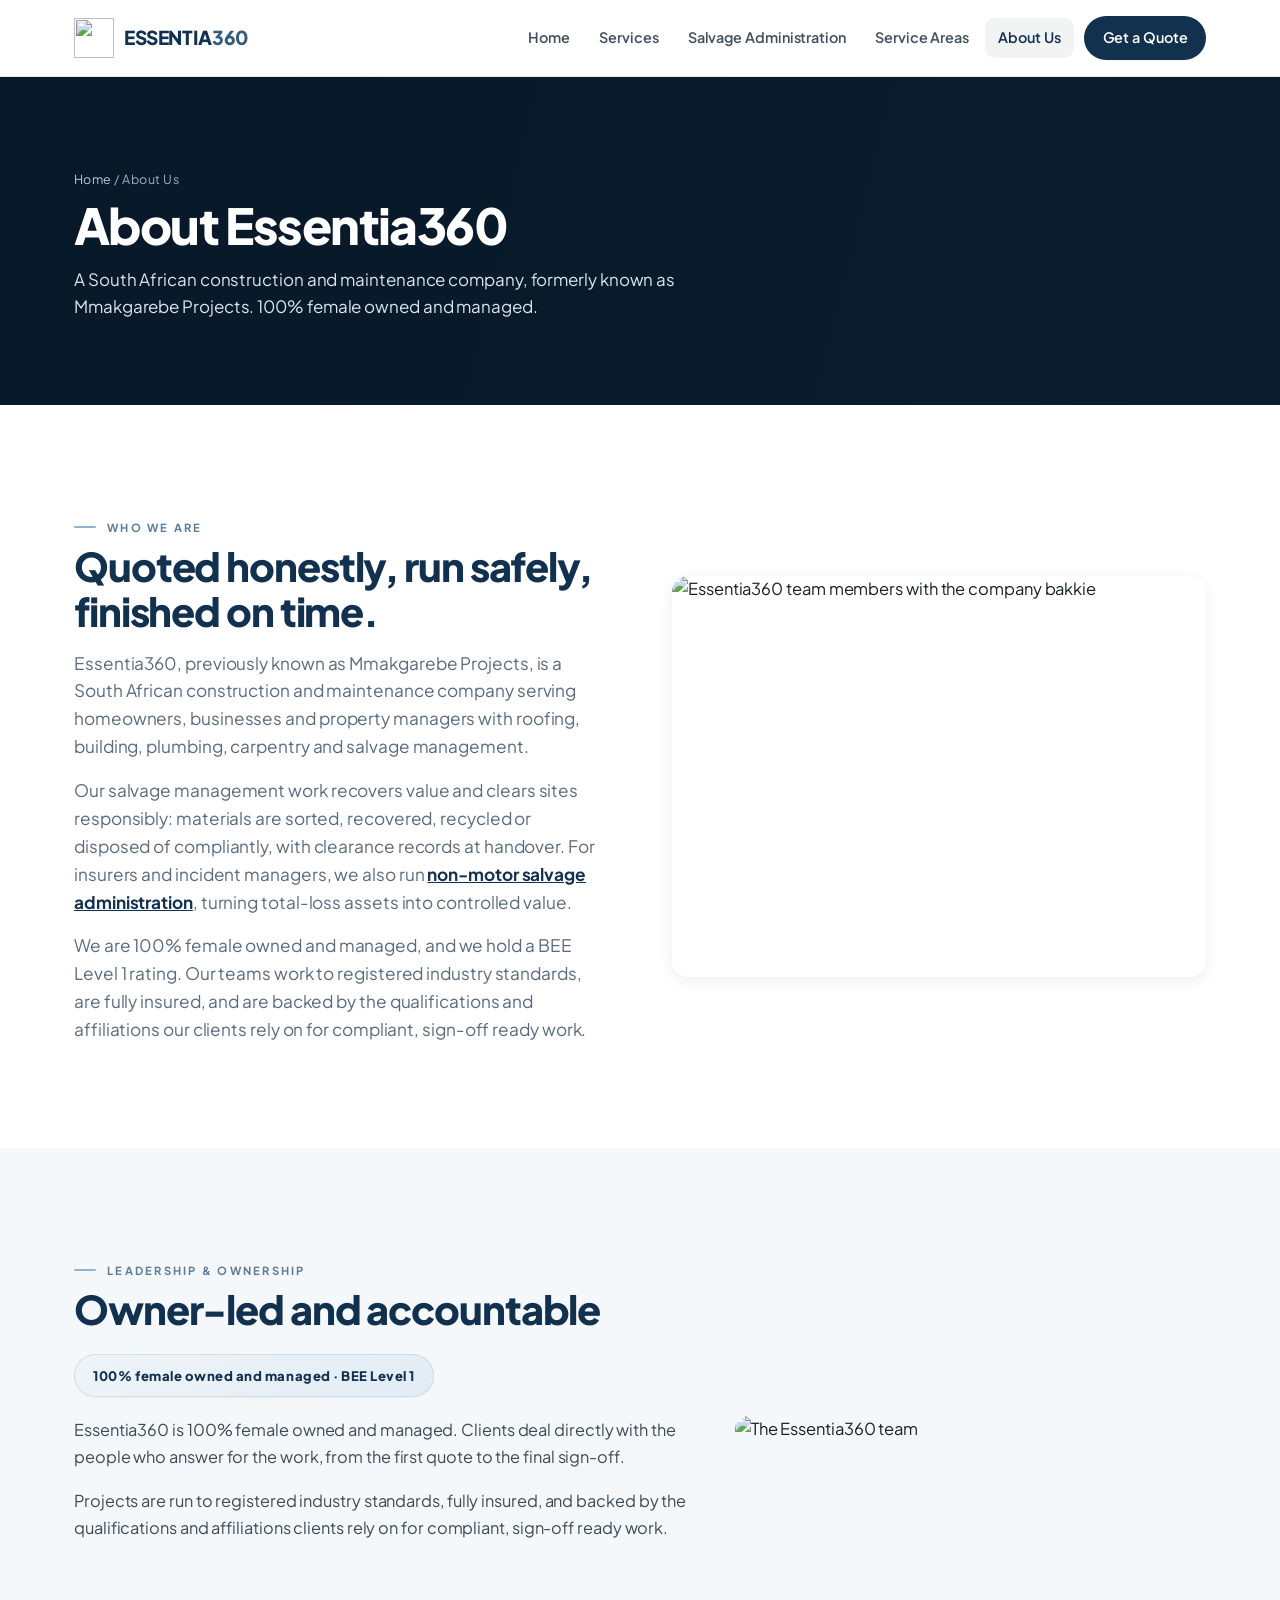
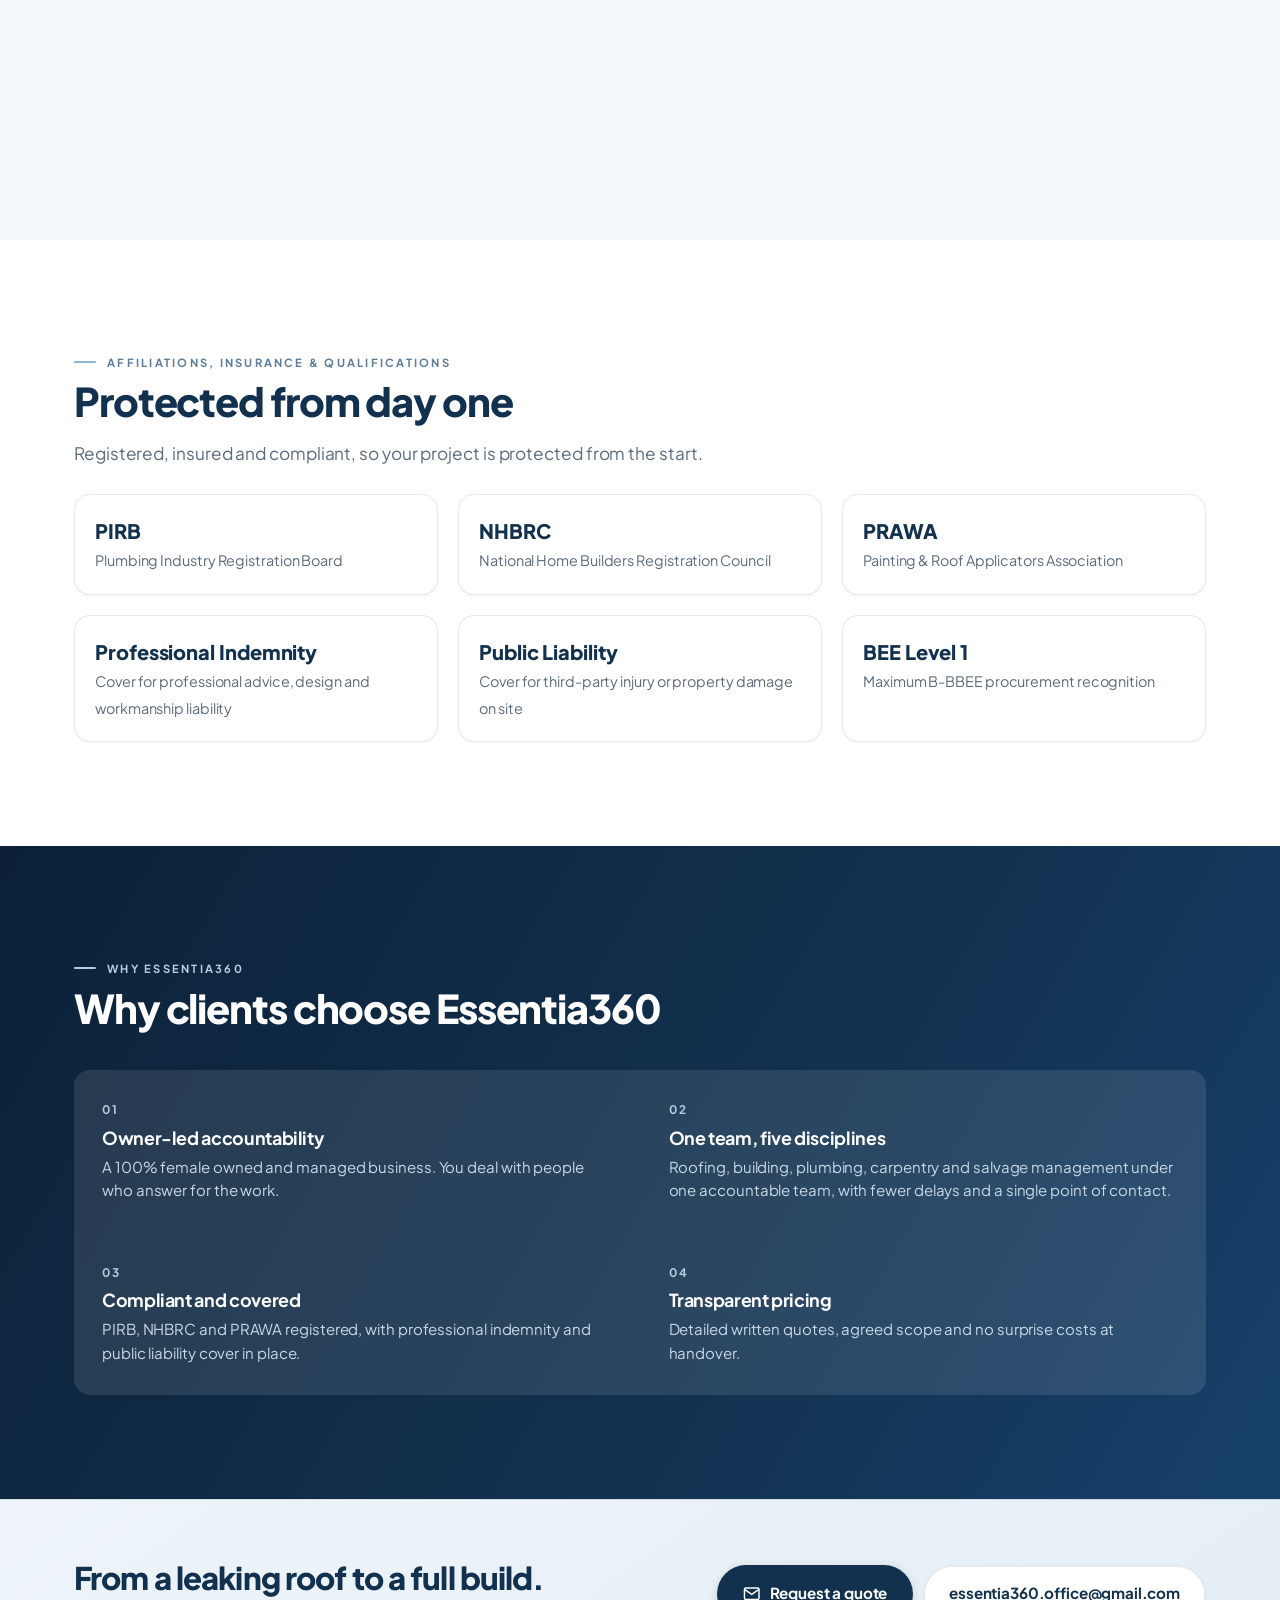
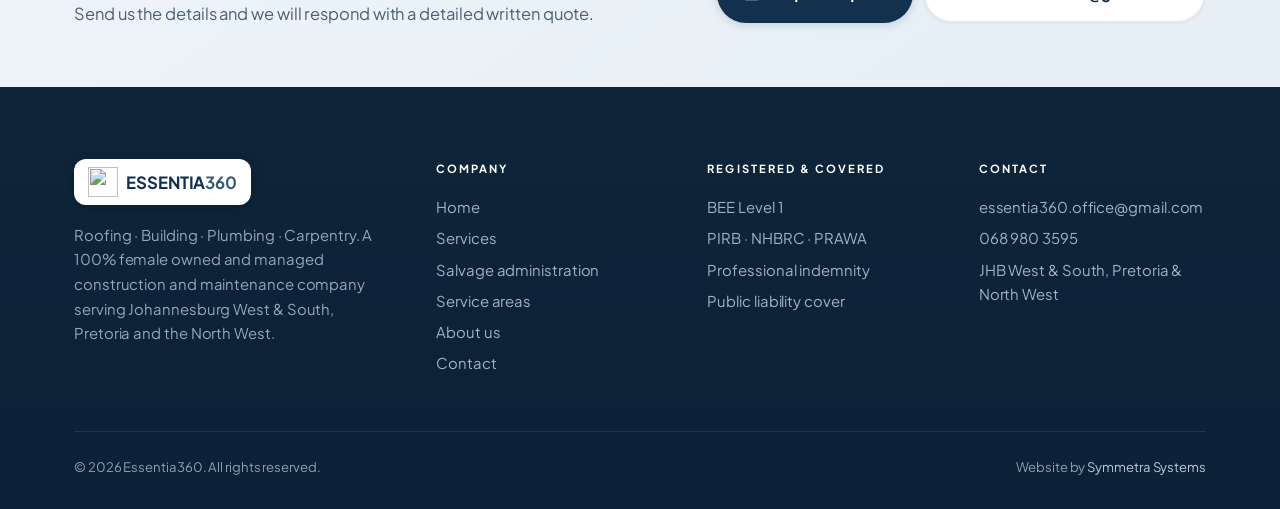
==== about.html @ 0d5c1ea9 "Add files via upload" ====
<!doctype html>
<html lang="en-ZA">
<head>
<meta charset="utf-8">
<meta name="viewport" content="width=device-width, initial-scale=1">
<title>About Us | Essentia360</title>
<meta name="description" content="About Essentia360, formerly Mmakgarebe Projects: 100% female owned and managed, BEE Level 1, fully insured.">
<meta name="theme-color" content="#12314F">
<link rel="preconnect" href="https://fonts.googleapis.com">
<link rel="preconnect" href="https://fonts.gstatic.com" crossorigin>
<link href="https://fonts.googleapis.com/css2?family=Plus+Jakarta+Sans:wght@400;500;600;700;800&display=swap" rel="stylesheet">
<link rel="stylesheet" href="styles.css">
<link rel="icon" type="image/png" href="img/favicon.png">
<link rel="apple-touch-icon" href="img/favicon.png">
<link rel="canonical" href="https://essentia360.co.za/about.html">
<meta property="og:url" content="https://essentia360.co.za/about.html">
<meta property="og:type" content="website">
<meta property="og:site_name" content="Essentia360">
<meta property="og:title" content="About Us | Essentia360">
<meta property="og:description" content="About Essentia360, formerly Mmakgarebe Projects: 100% female owned and managed, BEE Level 1, fully insured.">
<meta property="og:image" content="https://essentia360.co.za/img/og.jpg">
<meta property="og:image:width" content="1200">
<meta property="og:image:height" content="630">
<meta name="twitter:card" content="summary_large_image">
</head>
<body>
<header>
  <div class="wrap nav">
    <a class="brand" href="index.html" aria-label="Essentia360 home"><img src="img/icon-navy.png" alt="" width="40" height="40"><b>ESSENTIA<span style="color:#355D7B">360</span></b></a>
    <button class="burger" aria-label="Open menu" aria-expanded="false" onclick="var m=document.getElementById('menu');m.classList.toggle('open');this.setAttribute('aria-expanded',m.classList.contains('open'))"><svg viewBox="0 0 24 24" fill="none" stroke="currentColor" stroke-width="2.2"><path d="M3 6h18M3 12h18M3 18h18"/></svg></button>
    <ul class="menu" id="menu"><li><a href="index.html">Home</a></li><li><a href="services.html">Services</a></li><li><a href="salvage.html">Salvage Administration</a></li><li><a href="areas.html">Service Areas</a></li><li><a href="about.html" aria-current=page>About Us</a></li><li class="cta"><a href="contact.html">Get a Quote</a></li></ul>
  </div>
</header>
<main>
<section class="phead" style="background-image:url(img/hero.webp)"><div class="wrap">
<div class="crumb"><a href="index.html">Home</a> / About Us</div><h1>About Essentia360</h1><p>A South African construction and maintenance company, formerly known as Mmakgarebe Projects. 100% female owned and managed.</p></div></section>

<section>
  <div class="wrap split">
    <div>
      <div class="eyebrow">Who we are</div>
      <h2>Quoted honestly, run safely, finished on time.</h2>
      <p class="lead">Essentia360, previously known as Mmakgarebe Projects, is a South African construction and maintenance company serving homeowners, businesses and property managers with roofing, building, plumbing, carpentry and salvage management.</p>
      <p class="lead" style="margin-top:1rem">Our salvage management work recovers value and clears sites responsibly: materials are sorted, recovered, recycled or disposed of compliantly, with clearance records at handover. For insurers and incident managers, we also run <a href="salvage.html" style="color:var(--navy);font-weight:700">non-motor salvage administration</a>, turning total-loss assets into controlled value.</p>
      <p class="lead" style="margin-top:1rem">We are 100% female owned and managed, and we hold a BEE Level 1 rating. Our teams work to registered industry standards, are fully insured, and are backed by the qualifications and affiliations our clients rely on for compliant, sign-off ready work.</p>
    </div>
    <div class="pic"><img src="img/bakkie-real.webp" alt="Essentia360 team members with the company bakkie" loading="lazy" style="object-position:62% center"></div>
  </div>
</section>

<section class="alt" id="leadership">
  <div class="wrap">
    <div class="eyebrow">Leadership &amp; ownership</div>
    <h2>Owner-led and accountable</h2>
    <div class="badge-big">100% female owned and managed · BEE Level 1</div>
    <div class="lead-box">
      <div class="copy">
        <p>Essentia360 is 100% female owned and managed. Clients deal directly with the people who answer for the work, from the first quote to the final sign-off.</p>
        <p>Projects are run to registered industry standards, fully insured, and backed by the qualifications and affiliations clients rely on for compliant, sign-off ready work.</p>
      </div>
      <div class="pic" style="border-radius:14px;overflow:hidden;aspect-ratio:4/3"><img src="img/staff-real.webp" alt="The Essentia360 team" loading="lazy" style="width:100%;height:100%;object-fit:cover;object-position:center 30%"></div>
    </div>
  </div>
</section>

<section id="affiliations" style="scroll-margin-top:80px">
  <div class="wrap">
    <div class="eyebrow">Affiliations, insurance &amp; qualifications</div>
    <h2>Protected from day one</h2>
    <p class="lead">Registered, insured and compliant, so your project is protected from the start.</p>
    <div class="aff">
      <div><b>PIRB</b><span>Plumbing Industry Registration Board</span></div>
      <div><b>NHBRC</b><span>National Home Builders Registration Council</span></div>
      <div><b>PRAWA</b><span>Painting &amp; Roof Applicators Association</span></div>
      <div><b>Professional Indemnity</b><span>Cover for professional advice, design and workmanship liability</span></div>
      <div><b>Public Liability</b><span>Cover for third-party injury or property damage on site</span></div>
      <div><b>BEE Level 1</b><span>Maximum B-BBEE procurement recognition</span></div>
    </div>
  </div>
</section>

<section class="why">
  <div class="wrap">
    <div class="eyebrow" style="color:#b7cdde">Why Essentia360</div>
    <h2>Why clients choose Essentia360</h2>
    <div class="why-grid" style="grid-template-columns:repeat(2,1fr)">
      <div><b>01</b><h3>Owner-led accountability</h3><p>A 100% female owned and managed business. You deal with people who answer for the work.</p></div>
      <div><b>02</b><h3>One team, five disciplines</h3><p>Roofing, building, plumbing, carpentry and salvage management under one accountable team, with fewer delays and a single point of contact.</p></div>
      <div><b>03</b><h3>Compliant and covered</h3><p>PIRB, NHBRC and PRAWA registered, with professional indemnity and public liability cover in place.</p></div>
      <div><b>04</b><h3>Transparent pricing</h3><p>Detailed written quotes, agreed scope and no surprise costs at handover.</p></div>
    </div>
  </div>
</section>
</main>
<section class="band">
  <div class="wrap">
    <div><h2>From a leaking roof to a full build.</h2><p>Send us the details and we will respond with a detailed written quote.</p></div>
    <div class="ctas"><a class="btn btn-green" href="contact.html"><svg class="i" viewBox="0 0 24 24" fill="none" stroke="currentColor" stroke-width="2"><rect x="2" y="4" width="20" height="16" rx="2"/><path d="m22 6-10 7L2 6"/></svg>Request a quote</a><a class="btn btn-line" href="mailto:essentia360.office@gmail.com">essentia360.office@gmail.com</a></div>
  </div>
</section>
<footer>
  <div class="wrap">
    <div class="fgrid">
      <div>
        <div class="fbrand"><span class="fchip"><img src="img/icon-navy.png" alt="" width="30" height="30"><b>ESSENTIA<span style="color:#355D7B">360</span></b></span></div>
        <p>Roofing · Building · Plumbing · Carpentry. A 100% female owned and managed construction and maintenance company serving Johannesburg West &amp; South, Pretoria and the North West.</p>
      </div>
      <div><h4>Company</h4><ul><li><a href="index.html">Home</a></li><li><a href="services.html">Services</a></li><li><a href="salvage.html">Salvage administration</a></li><li><a href="areas.html">Service areas</a></li><li><a href="about.html">About us</a></li><li><a href="contact.html">Contact</a></li></ul></div>
      <div><h4>Registered &amp; covered</h4><ul><li>BEE Level 1</li><li>PIRB · NHBRC · PRAWA</li><li>Professional indemnity</li><li>Public liability cover</li></ul></div>
      <div><h4>Contact</h4><ul><li><a href="mailto:essentia360.office@gmail.com">essentia360.office@gmail.com</a></li><li><a href="tel:+27689803595">068 980 3595</a></li><li>JHB West &amp; South, Pretoria &amp; North West</li></ul></div>
    </div>
    <div class="legal"><span>© 2026 Essentia360. All rights reserved.</span><span>Website by <a href="https://symmetrasystems.org" target="_blank" rel="noopener">Symmetra Systems</a></span></div>
  </div>
</footer>
</body>
</html>
---- styles.css ----
:root{
  --green:#12314F;--green-2:#1d4a73;--green-soft:#e9eff5;
  --gold:#8fb3d1;--gold-soft:#eef3f8;
  --navy:#27344d;
  --ink:#1c2317;--muted:#5b6554;--line:#e3e6df;--bg:#fff;--bg-2:#f7f8f5;
  --r:14px;
}
*{box-sizing:border-box;margin:0;padding:0}
html{scroll-behavior:smooth}
body{font-family:"Open Sans",system-ui,-apple-system,Segoe UI,Roboto,sans-serif;color:var(--ink);background:var(--bg);line-height:1.6;-webkit-font-smoothing:antialiased}
img{max-width:100%;display:block}
a{color:inherit}
.wrap{width:100%;max-width:1160px;margin:0 auto;padding:0 20px}
.eyebrow{font-size:.76rem;font-weight:700;letter-spacing:.22em;text-transform:uppercase;color:var(--green-2)}
h1,h2,h3{line-height:1.15;color:var(--green)}
h2{font-size:clamp(1.6rem,3.4vw,2.3rem);font-weight:800;margin:.35rem 0 .8rem}
.lead{color:var(--muted);font-size:1.05rem;max-width:660px}
section{padding:72px 0}
.btn{display:inline-flex;align-items:center;gap:.55rem;padding:.85rem 1.3rem;border-radius:999px;font-weight:700;text-decoration:none;font-size:.96rem;border:2px solid transparent;cursor:pointer;transition:transform .15s,background .15s;font-family:inherit}
.btn:hover{transform:translateY(-1px)}
.btn-gold{background:#fff;color:var(--green)}.btn-gold:hover{background:#dbe7f1}
.btn-ghost{border-color:rgba(255,255,255,.7);color:#fff}.btn-ghost:hover{background:rgba(255,255,255,.12)}
.btn-green{background:var(--green);color:#fff}.btn-green:hover{background:var(--green-2)}
.btn-line{border-color:var(--green);color:var(--green)}.btn-line:hover{background:var(--green-soft)}
svg.i{width:1.15em;height:1.15em;flex:none}

/* header */
header{position:sticky;top:0;z-index:50;background:rgba(255,255,255,.97);backdrop-filter:blur(8px);border-bottom:3px solid var(--gold)}
.nav{display:flex;align-items:center;justify-content:space-between;height:68px;gap:16px}
.brand{display:flex;align-items:center;gap:10px;text-decoration:none}
.brand svg{width:46px;height:32px}
.brand b{font-size:1.25rem;font-weight:800;color:var(--green);letter-spacing:-.01em}
.menu{display:flex;gap:4px;list-style:none;font-weight:600;font-size:.93rem;align-items:center}
.menu a{text-decoration:none;color:var(--ink);padding:.5rem .8rem;border-radius:8px;display:block}
.menu a:hover{background:var(--green-soft)}
.menu a[aria-current=page]{color:var(--green);background:var(--green-soft)}
.menu .cta a{background:var(--green);color:#fff;margin-left:8px;padding:.55rem 1rem;border-radius:999px}
.menu .cta a:hover{background:var(--green-2)}
.burger{display:none;background:none;border:0;width:44px;height:44px;cursor:pointer;color:var(--green)}
.burger svg{width:28px;height:28px}
@media (max-width:920px){
  .burger{display:grid;place-items:center}
  .menu{display:none;position:absolute;left:0;right:0;top:71px;background:#fff;flex-direction:column;align-items:stretch;padding:10px 16px 18px;border-bottom:3px solid var(--gold);box-shadow:0 14px 30px rgba(0,0,0,.08)}
  .menu.open{display:flex}
  .menu a{padding:.85rem .6rem;font-size:1rem}
  .menu .cta a{margin:8px 0 0;text-align:center}
}

/* hero (home) */
.hero{position:relative;color:#fff;min-height:min(84vh,680px);display:flex;align-items:center;background:#0c2137 url(img/hero.webp) center/cover no-repeat}
.hero::before{content:"";position:absolute;inset:0;background:linear-gradient(100deg,rgba(10,27,45,.93) 0%,rgba(10,27,45,.72) 50%,rgba(10,27,45,.25) 100%)}
.hero .wrap{position:relative;padding-top:64px;padding-bottom:64px}
.hero .eyebrow{color:var(--gold)}
.hero h1{color:#fff;font-size:clamp(2.1rem,5.4vw,3.7rem);font-weight:800;max-width:760px;margin:.6rem 0 1rem;letter-spacing:-.02em}
.hero h1 span{color:var(--gold)}
.hero p{font-size:1.1rem;max-width:580px;color:#e6ebe1}
.hero .ctas{display:flex;flex-wrap:wrap;gap:12px;margin-top:1.8rem}

/* page header (inner pages) */
.phead{position:relative;color:#fff;padding:64px 0 56px;background:#0c2137 center/cover no-repeat}
.phead::before{content:"";position:absolute;inset:0;background:linear-gradient(100deg,rgba(10,27,45,.92),rgba(10,27,45,.6))}
.phead .wrap{position:relative}
.phead .crumb{font-size:.82rem;color:#cdd6c6;margin-bottom:.6rem}
.phead .crumb a{color:var(--gold);text-decoration:none}
.phead h1{color:#fff;font-size:clamp(1.9rem,4.4vw,2.9rem);font-weight:800;letter-spacing:-.01em}
.phead p{color:#e0e7da;max-width:620px;margin-top:.6rem;font-size:1.05rem}

/* strip */
.strip{background:var(--green);color:#fff;padding:26px 0}
.strip .wrap{display:grid;grid-template-columns:repeat(4,1fr);gap:18px;text-align:center}
.strip b{display:block;font-size:1.8rem;font-weight:800;color:var(--gold);line-height:1.1}
.strip small{font-size:.72rem;letter-spacing:.16em;text-transform:uppercase;opacity:.9}
@media (max-width:640px){.strip .wrap{grid-template-columns:repeat(2,1fr);row-gap:22px}}

/* home service tiles */
.tiles{display:grid;grid-template-columns:repeat(4,1fr);gap:18px;margin-top:32px}
.tile{position:relative;border-radius:var(--r);overflow:hidden;aspect-ratio:3/4;text-decoration:none;color:#fff;display:flex;align-items:flex-end}
.tile img{position:absolute;inset:0;width:100%;height:100%;object-fit:cover;transition:transform .4s}
.tile:hover img{transform:scale(1.05)}
.tile::after{content:"";position:absolute;inset:0;background:linear-gradient(180deg,transparent 40%,rgba(15,24,10,.88))}
.tile div{position:relative;z-index:1;padding:20px}
.tile h3{color:#fff;font-size:1.2rem}
.tile span{font-size:.85rem;color:var(--gold);font-weight:700}
@media (max-width:900px){.tiles{grid-template-columns:repeat(2,1fr)}}
@media (max-width:480px){.tile{aspect-ratio:4/3}}

/* split */
.split{display:grid;grid-template-columns:1fr 1fr;gap:54px;align-items:center}
.split.rev > :first-child{order:2}
.split .pic{border-radius:var(--r);overflow:hidden;aspect-ratio:4/3}
.split .pic img{width:100%;height:100%;object-fit:cover}
@media (max-width:860px){.split{grid-template-columns:1fr;gap:28px}.split.rev > :first-child{order:0}}
.alt{background:var(--bg-2)}

/* service detail rows */
.svc-row{padding:56px 0;border-bottom:1px solid var(--line)}
.svc-row:last-child{border-bottom:0}
.svc-row h2{margin-top:.2rem}
.checks{list-style:none;display:grid;grid-template-columns:1fr 1fr;gap:6px 18px;margin:1.1rem 0 1.5rem}
.checks li{padding-left:1.5rem;position:relative;font-size:.95rem}
.checks li::before{content:"";position:absolute;left:0;top:.35em;width:14px;height:14px;border-radius:4px;background:var(--gold-soft);border:2px solid var(--gold)}
@media (max-width:520px){.checks{grid-template-columns:1fr}}
.jump{display:flex;flex-wrap:wrap;gap:10px;margin-top:1.4rem}
.jump a{padding:.45rem .9rem;border-radius:999px;border:1px solid rgba(255,255,255,.4);color:#fff;text-decoration:none;font-size:.88rem;font-weight:600}
.jump a:hover{background:rgba(255,255,255,.12)}

/* steps */
.steps{list-style:none;counter-reset:s;display:grid;grid-template-columns:repeat(4,1fr);gap:18px;margin-top:30px}
.steps li{counter-increment:s;background:#fff;border:1px solid var(--line);border-radius:var(--r);padding:24px}
.steps li::before{content:counter(s,decimal-leading-zero);display:block;font-weight:800;color:var(--gold);font-size:1.3rem;margin-bottom:.4rem}
.steps b{display:block;color:var(--green);font-size:1.05rem;margin-bottom:.3rem}
.steps span{color:var(--muted);font-size:.92rem}
@media (max-width:900px){.steps{grid-template-columns:1fr 1fr}}
@media (max-width:520px){.steps{grid-template-columns:1fr}}

/* cards */
.cards3{display:grid;grid-template-columns:repeat(3,1fr);gap:18px;margin-top:30px}
.card{border:1px solid var(--line);border-radius:var(--r);padding:24px;background:#fff}
.card h3{font-size:1.08rem;margin-bottom:.35rem}
.card p{color:var(--muted);font-size:.93rem}
.card .ic{width:44px;height:44px;border-radius:10px;background:var(--green-soft);color:var(--green);display:grid;place-items:center;margin-bottom:14px}
@media (max-width:820px){.cards3{grid-template-columns:1fr}}
.names{display:flex;flex-wrap:wrap;gap:12px;margin-top:26px}
.names span{flex:1 1 150px;text-align:center;padding:18px 12px;border:1px solid var(--line);border-radius:10px;font-weight:800;letter-spacing:.08em;color:var(--navy);font-size:.93rem;background:#fff}
.names span small{display:block;font-weight:600;letter-spacing:.12em;font-size:.64rem;color:var(--muted);margin-top:4px}

/* why */
.why{background:var(--green);color:#fff}
.why h2{color:#fff}.why .eyebrow{color:var(--gold)}.why .lead{color:#d9e2d3}
.why-grid{display:grid;grid-template-columns:repeat(3,1fr);gap:1px;background:rgba(255,255,255,.14);margin-top:34px;border-radius:var(--r);overflow:hidden}
.why-grid div{background:var(--green);padding:26px}
.why-grid b{display:block;color:var(--gold);font-size:.85rem;letter-spacing:.14em;margin-bottom:.5rem}
.why-grid h3{color:#fff;font-size:1.12rem;margin-bottom:.4rem}
.why-grid p{color:#d9e2d3;font-size:.92rem}
@media (max-width:860px){.why-grid{grid-template-columns:1fr 1fr}}
@media (max-width:560px){.why-grid{grid-template-columns:1fr}}

/* leadership */
.lead-box{display:grid;grid-template-columns:1.3fr 1fr;gap:40px;align-items:start}
.lead-box .copy p{margin-bottom:1rem;color:#333d2d}
.badge-big{display:inline-block;background:var(--gold-soft);color:#12314F;font-weight:800;letter-spacing:.06em;padding:.55rem 1rem;border-radius:999px;margin:.4rem 0 1.2rem;border:1px solid #c9d9e7}
.pillars{display:grid;gap:14px}
.pillar{display:grid;grid-template-columns:44px 1fr;gap:14px;padding:18px;border:1px solid var(--line);border-radius:12px;background:#fff}
.pillar .ic{width:44px;height:44px;border-radius:10px;background:var(--green-soft);color:var(--green);display:grid;place-items:center}
.pillar b{display:block;color:var(--green)}
.pillar span{font-size:.9rem;color:var(--muted)}
@media (max-width:860px){.lead-box{grid-template-columns:1fr}}
.vm{display:grid;grid-template-columns:1fr 1fr;gap:18px;margin-top:30px}
.vm div{border-left:4px solid var(--gold);background:var(--bg-2);padding:22px 24px;border-radius:0 12px 12px 0}
.vm h3{margin-bottom:.4rem}
.vm p{color:var(--muted)}
@media (max-width:760px){.vm{grid-template-columns:1fr}}
.accr{display:flex;flex-wrap:wrap;gap:10px;margin-top:22px}
.accr span{padding:.55rem 1rem;border-radius:999px;border:1px solid var(--line);font-weight:700;font-size:.86rem;color:var(--navy);background:#fff}

/* areas */
.area-grid{display:grid;grid-template-columns:repeat(3,1fr);gap:16px;margin-top:22px}
.area{border:1px solid var(--line);border-radius:12px;padding:20px;background:#fff}
.area small{font-size:.68rem;letter-spacing:.18em;font-weight:700;color:var(--gold)}
.area h3{font-size:1.05rem;margin:.25rem 0 .3rem}
.area p{color:var(--muted);font-size:.9rem}
@media (max-width:800px){.area-grid{grid-template-columns:1fr}}

/* contact */
.quote-grid{display:grid;grid-template-columns:1fr 1.2fr;gap:48px;align-items:start}
.contact-list{list-style:none;margin-top:1.4rem}
.contact-list li{display:flex;gap:14px;align-items:flex-start;padding:14px 0;border-bottom:1px solid var(--line)}
.contact-list .ic{width:42px;height:42px;border-radius:10px;background:var(--green-soft);color:var(--green);display:grid;place-items:center;flex:none}
.contact-list li.primary .ic{background:var(--green);color:#fff}
.contact-list small{display:block;font-size:.72rem;letter-spacing:.16em;text-transform:uppercase;color:var(--muted);font-weight:700}
.contact-list a,.contact-list span{font-weight:700;color:var(--ink);text-decoration:none;word-break:break-word}
.contact-list li.primary a{color:var(--green);font-size:1.08rem}
form{background:var(--bg-2);border:1px solid var(--line);border-radius:var(--r);padding:28px}
form h2{font-size:1.4rem;margin:0 0 .3rem}
form > p{color:var(--muted);font-size:.9rem;margin-bottom:1rem}
.row{display:grid;grid-template-columns:1fr 1fr;gap:14px}
label{display:block;font-size:.84rem;font-weight:700;margin:.8rem 0 .35rem}
input,select,textarea{width:100%;padding:.8rem .9rem;border:1px solid #cfd5c9;border-radius:9px;font:inherit;font-size:16px;background:#fff;color:var(--ink)}
input:focus,select:focus,textarea:focus{outline:2px solid var(--gold);border-color:var(--gold)}
textarea{min-height:110px;resize:vertical}
.chips{display:flex;flex-wrap:wrap;gap:8px}
.chips label{margin:0;font-weight:600;font-size:.88rem;display:inline-flex;align-items:center;gap:6px;padding:.5rem .85rem;border:1px solid #cfd5c9;border-radius:999px;background:#fff;cursor:pointer}
.chips input{width:auto;accent-color:var(--green)}
.consent{display:flex;gap:10px;align-items:flex-start;font-size:.82rem;color:var(--muted);font-weight:400;margin-top:1rem}
.consent input{width:auto;margin-top:.25rem;accent-color:var(--green)}
form .btn{width:100%;justify-content:center;margin-top:1.2rem}
.err{color:#b3261e;font-size:.85rem;margin-top:.6rem;display:none}
.ok{display:none;margin-top:1rem;padding:14px 16px;border-radius:10px;background:var(--green-soft);color:var(--green);font-size:.9rem}
@media (max-width:900px){.quote-grid{grid-template-columns:1fr}}
@media (max-width:520px){.row{grid-template-columns:1fr}form{padding:22px 18px}}

/* cta band */
.band{background:var(--gold-soft);padding:48px 0;border-top:1px solid #d5e1ec}
.band .wrap{display:flex;flex-wrap:wrap;align-items:center;justify-content:space-between;gap:20px}
.band h2{margin:0;font-size:clamp(1.3rem,2.6vw,1.8rem)}
.band p{color:#4f6478}
.band .ctas{display:flex;flex-wrap:wrap;gap:10px}

/* footer */
footer{background:#0c2137;color:#b9c2b2;padding:48px 0 28px;font-size:.9rem}
.fgrid{display:grid;grid-template-columns:1.4fr 1fr 1fr 1fr;gap:30px}
footer h4{color:#fff;font-size:.78rem;letter-spacing:.16em;text-transform:uppercase;margin-bottom:.8rem}
footer ul{list-style:none}footer li{margin:.3rem 0}
footer a{text-decoration:none}footer a:hover{color:var(--gold)}
.fbrand{display:flex;align-items:center;gap:10px;margin-bottom:.8rem}
.fbrand b{color:#fff;font-size:1.15rem}
.legal{border-top:1px solid rgba(255,255,255,.1);margin-top:34px;padding-top:20px;display:flex;flex-wrap:wrap;justify-content:space-between;gap:10px;font-size:.8rem}
.legal a{color:var(--gold)}
@media (max-width:860px){.fgrid{grid-template-columns:1fr 1fr}}
@media (max-width:520px){.fgrid{grid-template-columns:1fr}}

/* preview / approval bar */
.pbar{background:#0c2137;color:#e6ebe1;font-size:.86rem}
.pbar .wrap{display:flex;align-items:center;gap:14px;min-height:46px;padding-top:7px;padding-bottom:7px}
.pbar span{flex:1}
.pbar b{color:#fff}
.pbtn{background:#fff;color:#12314F;font-weight:800;text-decoration:none;padding:.45rem .95rem;border-radius:999px;white-space:nowrap;font-size:.82rem}
.pbtn:hover{background:#dbe7f1}
.px{background:none;border:0;color:#9aa592;font-size:1.4rem;line-height:1;cursor:pointer;padding:0 4px}
@media (max-width:640px){.pbar .wrap{flex-wrap:wrap;gap:8px 12px}.pbar span{flex-basis:calc(100% - 50px);font-size:.8rem}.pbtn{order:3}}
.brand img{width:40px;height:40px;object-fit:contain}
.flogo{display:inline-flex}
.flogo img{width:36px;height:36px;object-fit:contain}
.badges{display:flex;flex-wrap:wrap;gap:10px;margin-top:2rem}
.badges span{font-size:.76rem;font-weight:700;letter-spacing:.06em;padding:.42rem .8rem;border:1px solid rgba(255,255,255,.35);border-radius:999px;background:rgba(255,255,255,.07);color:#fff}

.steps li::before,.why-grid b,.area small,.tile span{color:#8fb3d1}
.area small,.steps li::before{color:#5C7C99}
.checks li::before{background:#eef3f8;border-color:#5C7C99}
header{border-bottom-color:#5C7C99}
.menu{border-bottom-color:#5C7C99}
.vm div{border-left-color:#5C7C99}
.card .ic,.pillar .ic{background:#e9eff5}
.brand b{letter-spacing:.02em}
.teamrow{display:grid;grid-template-columns:1fr 1fr;gap:18px;margin-top:30px}
.teamrow img{border-radius:14px;width:100%;aspect-ratio:4/3;object-fit:cover}
@media (max-width:700px){.teamrow{grid-template-columns:1fr}}
.aff{display:grid;grid-template-columns:repeat(3,1fr);gap:16px;margin-top:26px}
.aff div{border:1px solid var(--line);border-radius:12px;padding:20px;background:#fff}
.aff b{display:block;font-size:1.25rem;color:var(--green);font-weight:800}
.aff span{color:var(--muted);font-size:.9rem}
@media (max-width:760px){.aff{grid-template-columns:1fr}}
.towns{margin-top:.5rem;font-size:.9rem;color:var(--muted)}
.cards4{grid-template-columns:repeat(4,1fr)}
@media (max-width:900px){.cards4{grid-template-columns:1fr 1fr}}
@media (max-width:520px){.cards4{grid-template-columns:1fr}}
@media (max-width:520px){.tiles{grid-template-columns:1fr}.tile{aspect-ratio:16/9}}
.card .ic{color:#12314F}
.hero p{max-width:600px}
.fchip{display:inline-flex;align-items:center;gap:8px;background:#fff;border-radius:10px;padding:6px 12px}
.fchip b{color:#12314F!important;font-size:1.05rem}
.area-grid.four{grid-template-columns:repeat(4,1fr)}
@media (max-width:1000px){.area-grid.four{grid-template-columns:1fr 1fr}}
@media (max-width:560px){.area-grid.four{grid-template-columns:1fr}}
.phead[style*="bakkie-real"]{background-position:center 28%}

/* salvage flow */
.flow{display:grid;grid-template-columns:1fr 1.1fr 1fr;gap:20px;align-items:stretch;margin-top:32px}
.flow-end{border:1px solid var(--line);border-left:4px solid #5C7C99;border-radius:12px;padding:22px 24px;background:#fff}
.flow-end.out{border-left-color:var(--green);background:var(--green-soft)}
.flow-end small{font-size:.68rem;letter-spacing:.2em;text-transform:uppercase;font-weight:700;color:#5C7C99}
.flow-end h3{font-size:1.3rem;margin:.3rem 0 .45rem}
.flow-end p{color:var(--muted);font-size:.93rem}
.flow-mid{display:flex;align-items:center;justify-content:center}
.flow-steps{list-style:none;display:flex;align-items:center;gap:0;width:100%;justify-content:space-between;position:relative;padding:0 4px}
.flow-steps::before{content:"";position:absolute;left:18px;right:18px;top:19px;height:2px;background:#c3d2de;z-index:0}
.flow-steps li{position:relative;z-index:1;display:flex;flex-direction:column;align-items:center;gap:8px;text-align:center}
.flow-steps span{width:38px;height:38px;border-radius:50%;display:grid;place-items:center;font-weight:800;font-size:.95rem;background:var(--green);color:#fff;border:3px solid #fff;box-shadow:0 0 0 1px #c3d2de}
.flow-steps li:first-child span{background:#fff;color:var(--green);box-shadow:0 0 0 1px #5C7C99}
.flow-steps b{font-size:.76rem;letter-spacing:.14em;text-transform:uppercase;color:var(--green)}
@media (max-width:900px){.flow{grid-template-columns:1fr}.flow-mid{padding:6px 0}}

.card.num b{display:block;color:#5C7C99;font-size:.85rem;letter-spacing:.16em;font-weight:800;margin-bottom:.4rem}
.factors{display:grid;grid-template-columns:repeat(4,1fr);gap:14px;margin-top:30px}
.factors div{display:flex;align-items:center;gap:10px;background:#fff;border:1px solid var(--line);border-radius:999px;padding:.7rem 1.1rem;font-weight:600;font-size:.92rem;color:var(--ink)}
.factors span{width:24px;height:24px;flex:none;border-radius:50%;background:var(--green);color:#fff;display:grid;place-items:center;font-size:.76rem;font-weight:800}
@media (max-width:860px){.factors{grid-template-columns:1fr 1fr}}
@media (max-width:480px){.factors{grid-template-columns:1fr}}

.best-route{display:flex;justify-content:center;margin:26px 0 4px;position:relative}
.best-route::before{content:"";position:absolute;top:-16px;left:50%;width:2px;height:16px;background:#c3d2de}
.best-route b{background:var(--green);color:#fff;font-size:.74rem;letter-spacing:.2em;text-transform:uppercase;padding:.7rem 1.6rem;border-radius:999px}
.routes{display:grid;grid-template-columns:repeat(3,1fr);gap:18px;margin-top:24px;position:relative}
.routes::before{content:"";position:absolute;top:-18px;left:16.6%;right:16.6%;height:2px;background:#c3d2de}
.route{background:#fff;border:1px solid var(--line);border-radius:12px;padding:24px;text-align:center;position:relative}
.route::before{content:"";position:absolute;top:-18px;left:50%;width:2px;height:18px;background:#c3d2de}
.rn{width:52px;height:52px;margin:0 auto 12px;border-radius:50%;background:var(--green-soft);color:var(--green);display:grid;place-items:center;font-weight:800;font-size:1.15rem;border:2px solid #c3d2de}
.route h3{font-size:1.1rem;margin-bottom:.35rem}
.route p{color:var(--muted);font-size:.92rem}
@media (max-width:860px){.routes{grid-template-columns:1fr}.routes::before{display:none}.route::before{display:none}.best-route::before{display:none}}

/* salvage: phases */
.phases{display:grid;grid-template-columns:repeat(3,1fr);gap:18px;margin-top:30px}
.phase{background:#fff;border:1px solid var(--line);border-top:4px solid #5C7C99;border-radius:12px;padding:22px 24px}
.phase small{font-size:.66rem;letter-spacing:.2em;text-transform:uppercase;font-weight:700;color:#5C7C99}
.phase h3{font-size:1.15rem;margin:.25rem 0 .9rem}
.phase ol{list-style:none}
.phase li{display:flex;align-items:center;gap:12px;padding:.55rem 0;border-bottom:1px dashed var(--line);font-size:.94rem}
.phase li:last-child{border-bottom:0}
.phase span{width:30px;height:30px;flex:none;border-radius:50%;background:var(--green-soft);color:var(--green);display:grid;place-items:center;font-size:.76rem;font-weight:800}
@media (max-width:900px){.phases{grid-template-columns:1fr}}

/* salvage: control & economics */
.ctrl{display:grid;grid-template-columns:1fr 1fr;gap:18px;margin-top:30px}
.ctrl-box{background:#fff;border:1px solid var(--line);border-radius:12px;padding:24px}
.ctrl-box small{font-size:.66rem;letter-spacing:.2em;text-transform:uppercase;font-weight:700;color:#5C7C99}
.ctrl-box h3{font-size:1.12rem;margin:.3rem 0 .9rem}
.ctrl-box .checks{margin:0}
.bridge{display:flex;align-items:stretch;gap:10px;margin-top:4px;flex-wrap:wrap}
.bridge div{flex:1 1 0;min-width:110px;background:var(--green-soft);border-radius:10px;padding:14px 12px;text-align:center}
.bridge div.net{background:var(--green)}
.bridge b{display:block;font-size:.76rem;letter-spacing:.16em;text-transform:uppercase;color:var(--green);font-weight:800}
.bridge div.net b{color:#fff}
.bridge span{display:block;font-size:.8rem;color:var(--muted);margin-top:.3rem;line-height:1.35}
.bridge div.net span{color:#cfe0ee}
.bridge em{align-self:center;font-style:normal;font-weight:800;color:#5C7C99;font-size:1.2rem}
@media (max-width:860px){.ctrl{grid-template-columns:1fr}}
.audit{margin-top:18px;background:var(--green);border-radius:12px;padding:18px 24px}
.audit small{font-size:.66rem;letter-spacing:.2em;text-transform:uppercase;font-weight:700;color:#b7cdde}
.audit p{color:#fff;margin-top:.3rem;font-size:.95rem}
.ctrl-box .checks li::before{content:"\2713";background:none;border:0;width:auto;height:auto;top:0;color:var(--green);font-weight:800;font-size:.95rem}
.ctrl-box .checks li{padding-left:1.4rem}
.sr-only{position:absolute;width:1px;height:1px;padding:0;margin:-1px;overflow:hidden;clip:rect(0 0 0 0);white-space:nowrap;border:0}
.slidefig{display:block;border:1px solid var(--line);border-radius:12px;overflow:hidden;background:#dfe4ea;line-height:0}
.slidefig img{width:100%;height:auto}

/* ============ PREMIUM POLISH LAYER ============ */
:root{
  --navy:#12314F;--navy-2:#0c2137;--navy-3:#1d4a73;
  --steel:#5C7C99;--steel-lt:#8fb3d1;--mist:#b7cdde;
  --ink:#16202b;--muted:#5b6b7c;
  --line:rgba(18,49,79,.10);--line-2:rgba(18,49,79,.06);
  --bg-2:#f5f8fa;
  --sh-1:0 1px 2px rgba(12,33,55,.05);
  --sh-2:0 4px 16px rgba(12,33,55,.07);
  --sh-3:0 14px 40px rgba(12,33,55,.13);
  --r:16px;
}
body{font-family:"Plus Jakarta Sans",system-ui,-apple-system,Segoe UI,sans-serif;color:var(--ink);letter-spacing:-.005em;font-size:16.5px;line-height:1.62}
*{-webkit-font-smoothing:antialiased;text-rendering:optimizeLegibility}
.wrap{max-width:1180px;padding:0 24px}
@media (max-width:560px){.wrap{padding:0 18px}}
section{padding:104px 0}
@media (max-width:860px){section{padding:68px 0}}
.alt{background:var(--bg-2)}

/* type scale */
h1,h2,h3{letter-spacing:-.028em;color:var(--navy)}
h2{font-size:clamp(1.75rem,3.1vw,2.6rem);font-weight:800;line-height:1.13;margin:.5rem 0 1rem}
h3{font-weight:700}
.lead{color:var(--muted);font-size:1.075rem;line-height:1.62;max-width:63ch}
.eyebrow{font-size:.7rem;font-weight:700;letter-spacing:.2em;color:var(--steel);display:inline-flex;align-items:center;gap:.7rem}
.eyebrow::before{content:"";width:22px;height:2px;background:var(--steel-lt);border-radius:2px;flex:none}
.why .eyebrow::before,.phead .eyebrow::before,.hero .eyebrow::before{background:var(--mist)}

/* header */
header{background:rgba(255,255,255,.86);backdrop-filter:saturate(180%) blur(14px);border-bottom:1px solid var(--line)}
.nav{height:76px}
.brand b{font-size:1.2rem;font-weight:800;letter-spacing:-.02em}
.menu{gap:2px;font-size:.9rem;font-weight:600}
.menu a{padding:.55rem .85rem;border-radius:10px;color:#41505f;transition:color .18s,background .18s}
.menu a:hover{background:transparent;color:var(--navy)}
.menu a[aria-current=page]{background:rgba(18,49,79,.055);color:var(--navy)}
.menu .cta a{background:var(--navy);color:#fff;padding:.62rem 1.15rem;border-radius:999px;box-shadow:var(--sh-1)}
.menu .cta a:hover{background:var(--navy-3);color:#fff}
@media (max-width:920px){.menu{top:76px;padding:12px 18px 20px;box-shadow:var(--sh-3)}}

/* buttons */
.btn{padding:.92rem 1.5rem;font-size:.95rem;font-weight:700;letter-spacing:-.01em;border-radius:999px;transition:transform .16s,box-shadow .16s,background .16s}
.btn-green{background:var(--navy);box-shadow:0 2px 10px rgba(12,33,55,.16)}
.btn-green:hover{background:var(--navy-3);box-shadow:0 6px 20px rgba(12,33,55,.22);transform:translateY(-2px)}
.btn-gold{background:#fff;color:var(--navy);box-shadow:0 4px 18px rgba(0,0,0,.16)}
.btn-gold:hover{background:#eef4f9;transform:translateY(-2px)}
.btn-ghost{border-color:rgba(255,255,255,.55);backdrop-filter:blur(4px)}
.btn-ghost:hover{background:rgba(255,255,255,.14);border-color:#fff}
.btn-line{border-color:var(--line);color:var(--navy);background:#fff;box-shadow:var(--sh-1)}
.btn-line:hover{background:#fff;border-color:var(--steel);transform:translateY(-2px);box-shadow:var(--sh-2)}
a:focus-visible,button:focus-visible,input:focus-visible,select:focus-visible,textarea:focus-visible{outline:2px solid var(--steel);outline-offset:3px}

/* hero */
.hero{min-height:min(90vh,760px)}
.hero::before{background:linear-gradient(104deg,rgba(8,24,40,.95) 0%,rgba(8,24,40,.78) 46%,rgba(8,24,40,.32) 100%)}
.hero h1{font-size:clamp(2.3rem,5.6vw,4.05rem);font-weight:800;letter-spacing:-.036em;line-height:1.045;margin:.85rem 0 1.15rem;max-width:20ch}
.hero p{font-size:1.1rem;color:#dbe6ef;max-width:54ch;line-height:1.6}
.hero .ctas{margin-top:2.1rem;gap:14px}
.badges{margin-top:2.4rem;gap:8px}
.badges span{font-size:.7rem;letter-spacing:.11em;padding:.46rem .85rem;background:rgba(255,255,255,.1);border:1px solid rgba(255,255,255,.22);backdrop-filter:blur(6px);color:#eaf1f7}

/* page header */
.phead{padding:92px 0 84px}
.phead::before{background:linear-gradient(104deg,rgba(8,24,40,.94),rgba(8,24,40,.62))}
.phead h1{font-size:clamp(2rem,4.4vw,3.1rem);font-weight:800;letter-spacing:-.032em;line-height:1.08}
.phead p{color:#d9e4ed;font-size:1.06rem;max-width:58ch;margin-top:.85rem}
.phead .crumb{font-size:.78rem;letter-spacing:.04em;color:#9db2c6}
.phead .crumb a{color:var(--mist)}
.jump{gap:8px;margin-top:1.5rem}
.jump a{border-color:rgba(255,255,255,.3);background:rgba(255,255,255,.07);backdrop-filter:blur(6px);font-size:.84rem;padding:.5rem 1rem}

/* stat strip */
.strip{background:linear-gradient(100deg,var(--navy-2),var(--navy) 55%,var(--navy-3));padding:34px 0}
.strip .wrap{gap:0}
.strip>.wrap>div{position:relative}
.strip>.wrap>div+div::before{content:"";position:absolute;left:0;top:14%;height:72%;width:1px;background:rgba(255,255,255,.14)}
.strip b{font-size:2.05rem;font-weight:800;letter-spacing:-.03em;color:var(--mist)!important}
.strip small{font-size:.66rem;letter-spacing:.16em;opacity:.8;margin-top:.25rem}
@media (max-width:640px){.strip>.wrap>div:nth-child(3)::before{display:none}}

/* cards */
.card,.area,.phase,.ctrl-box,.route,.cg,.aff div,.pillar{background:#fff;border:1px solid var(--line);border-radius:var(--r);box-shadow:var(--sh-1);transition:box-shadow .22s,transform .22s,border-color .22s}
.card:hover,.area:hover,.phase:hover,.route:hover,.aff div:hover{box-shadow:var(--sh-2);transform:translateY(-3px);border-color:rgba(18,49,79,.16)}
.card{padding:28px}
.card h3{font-size:1.09rem;margin-bottom:.4rem}
.card p,.area p,.route p{color:var(--muted);font-size:.945rem;line-height:1.58}
.card .ic{width:44px;height:44px;border-radius:12px;background:linear-gradient(145deg,#eaf1f7,#dbe7f0);color:var(--navy);margin-bottom:16px;box-shadow:inset 0 0 0 1px rgba(18,49,79,.05)}
.card.num b{color:var(--steel);font-size:.72rem;letter-spacing:.18em}
.cards3,.cards4,.area-grid,.phases,.ctrl,.routes,.teamrow,.aff{gap:20px}

/* service tiles */
.tile{border-radius:var(--r);box-shadow:var(--sh-1)}
.tile::after{background:linear-gradient(180deg,transparent 34%,rgba(8,24,40,.5) 62%,rgba(8,24,40,.93))}
.tile div{padding:22px}
.tile h3{color:#fff;font-size:1.14rem;letter-spacing:-.02em}
.tile span{font-size:.8rem;font-weight:700;letter-spacing:.02em;color:var(--mist)}
.tile:hover img{transform:scale(1.06)}
.tile:hover{box-shadow:var(--sh-3)}

/* split images */
.split{gap:64px}
.split .pic{border-radius:var(--r);box-shadow:var(--sh-2)}
@media (max-width:860px){.split{gap:32px}}

/* checks */
.checks li{font-size:.95rem;padding-left:1.7rem}
.checks li::before{width:15px;height:15px;border-radius:5px;background:linear-gradient(145deg,#eaf1f7,#d8e6f1);border:1px solid rgba(18,49,79,.14);top:.4em}

/* steps (insurance process) */
.steps li{background:#fff;border:1px solid var(--line);border-radius:var(--r);padding:26px;box-shadow:var(--sh-1)}
.steps li::before{color:var(--steel);font-size:1.15rem;letter-spacing:.06em}
.steps b{font-size:1.05rem;margin-bottom:.35rem}
.steps span{color:var(--muted);font-size:.94rem}

/* why (navy band) */
.why{background:linear-gradient(120deg,var(--navy-2) 0%,var(--navy) 58%,#16406a 100%)}
.why-grid{background:rgba(255,255,255,.1);border-radius:var(--r);margin-top:40px;overflow:hidden}
.why-grid div{background:transparent;padding:30px 28px;backdrop-filter:none}
.why-grid b{color:var(--mist);font-size:.74rem;letter-spacing:.18em}
.why-grid h3{color:#fff;font-size:1.12rem;letter-spacing:-.02em}
.why-grid p{color:#c8d8e6;font-size:.94rem;line-height:1.58}

/* leadership */
.badge-big{background:linear-gradient(145deg,#eef4f9,#e2ecf4);border:1px solid rgba(18,49,79,.1);color:var(--navy);font-size:.82rem;letter-spacing:.04em;padding:.6rem 1.15rem;box-shadow:var(--sh-1)}
.lead-box{gap:48px}
.lead-box .copy p{color:#3c4a59;font-size:1.02rem;line-height:1.68}
.pillar{padding:20px 22px;box-shadow:var(--sh-1)}
.pillar .ic{border-radius:11px;background:linear-gradient(145deg,#eaf1f7,#dbe7f0)}
.pillar b{font-size:.99rem}
.pillar span{font-size:.89rem;line-height:1.5}

/* vision / mission */
.vm div{background:#fff;border:1px solid var(--line);border-left:3px solid var(--steel);border-radius:0 var(--r) var(--r) 0;padding:28px 30px;box-shadow:var(--sh-1)}
.vm h3{font-size:1.15rem}

/* accreditations */
.accr span{border:1px solid var(--line);background:#fff;box-shadow:var(--sh-1);font-size:.85rem;padding:.6rem 1.1rem;color:var(--navy)}

/* client name plates */
.names{gap:14px}
.names span{border:1px solid var(--line);border-radius:12px;box-shadow:var(--sh-1);padding:20px 14px;color:var(--navy);letter-spacing:.07em;font-size:.92rem}

/* areas */
.area{padding:24px}
.area small{color:var(--steel);font-size:.66rem;letter-spacing:.18em}
.area h3{font-size:1.09rem;margin:.3rem 0 .4rem}
.towns{font-size:.93rem;line-height:1.55}

/* salvage: phases + control */
.phase{border-top:3px solid var(--steel);padding:26px}
.phase small{color:var(--steel);font-size:.66rem}
.phase h3{font-size:1.1rem;margin-bottom:1rem}
.phase li{border-bottom:1px solid var(--line-2);font-size:.94rem;padding:.6rem 0}
.phase span{background:linear-gradient(145deg,#eaf1f7,#dbe7f0);color:var(--navy);font-weight:800}
.ctrl-box{padding:28px}
.ctrl-box h3{font-size:1.1rem}
.bridge div{background:linear-gradient(145deg,#eff5f9,#e3edf4);border-radius:12px;padding:16px 12px}
.bridge div.net{background:linear-gradient(145deg,var(--navy),var(--navy-3));box-shadow:var(--sh-2)}
.audit{background:linear-gradient(100deg,var(--navy-2),var(--navy-3));border-radius:var(--r);padding:22px 28px;box-shadow:var(--sh-2)}
.audit small{color:var(--mist)}
.slidefig{border:1px solid var(--line);border-radius:var(--r);box-shadow:var(--sh-2);transition:box-shadow .22s,transform .22s}
.slidefig:hover{box-shadow:var(--sh-3);transform:translateY(-2px)}
.best-route b{background:linear-gradient(145deg,var(--navy),var(--navy-3));box-shadow:var(--sh-2);letter-spacing:.18em}
.rn{background:linear-gradient(145deg,#eff5f9,#e3edf4);border:1px solid rgba(18,49,79,.12);color:var(--navy)}
.factors div{border:1px solid var(--line);box-shadow:var(--sh-1);font-size:.91rem;padding:.72rem 1.15rem}
.factors span{background:linear-gradient(145deg,var(--navy),var(--navy-3))}

/* CTA band */
.band{background:linear-gradient(145deg,#eef4f9,#e4eef5);border-top:1px solid var(--line);padding:60px 0}
.band h2{font-size:clamp(1.35rem,2.5vw,1.95rem);margin:0}
.band p{color:#4d5f70;margin-top:.35rem}

/* contact list + form */
.contact-list li{padding:17px 0;border-bottom:1px solid var(--line)}
.contact-list .ic{width:44px;height:44px;border-radius:12px;background:linear-gradient(145deg,#eaf1f7,#dbe7f0);color:var(--navy)}
.contact-list li.primary .ic{background:linear-gradient(145deg,var(--navy),var(--navy-3));color:#fff;box-shadow:var(--sh-1)}
.contact-list small{font-size:.68rem;letter-spacing:.16em;color:var(--muted)}
.contact-list a,.contact-list span{font-size:1rem}
form{background:#fff;border:1px solid var(--line);border-radius:var(--r);padding:34px;box-shadow:var(--sh-2)}
form h2{font-size:1.35rem;margin-bottom:.35rem}
label{font-size:.82rem;letter-spacing:.005em;margin:.9rem 0 .4rem}
input,select,textarea{border:1px solid rgba(18,49,79,.16);border-radius:11px;padding:.85rem .95rem;transition:border-color .16s,box-shadow .16s}
input:focus,select:focus,textarea:focus{outline:none;border-color:var(--steel);box-shadow:0 0 0 3px rgba(92,124,153,.16)}
.chips label{border:1px solid rgba(18,49,79,.16);border-radius:999px;padding:.55rem .95rem;font-size:.88rem;transition:border-color .16s,background .16s}
.chips label:hover{border-color:var(--steel);background:#f7fafc}
.ok{background:linear-gradient(145deg,#eef7f0,#e3f1e7);border:1px solid rgba(30,110,60,.16);color:#1d5c34;border-radius:12px;padding:16px 18px}
form .btn{margin-top:1.5rem;padding:1rem 1.5rem}
@media (max-width:520px){form{padding:24px 20px}}

/* footer */
footer{background:linear-gradient(180deg,#0e2439,var(--navy-2));color:#9fb3c4;padding:72px 0 32px;font-size:.93rem}
.fgrid{gap:44px}
footer h4{font-size:.7rem;letter-spacing:.18em;color:#fff;margin-bottom:1.1rem}
footer li{margin:.45rem 0}
footer a:hover{color:#fff}
.fchip{background:#fff;border-radius:12px;padding:8px 14px;box-shadow:0 2px 10px rgba(0,0,0,.2)}
.fbrand{margin-bottom:1.1rem}
footer>.wrap>.fgrid>div>p{line-height:1.65;color:#93a8ba}
.legal{margin-top:48px;padding-top:24px;border-top:1px solid rgba(255,255,255,.09);font-size:.82rem;color:#8ba0b3}
.legal a{color:var(--mist)}
.split .pic.slidepic{aspect-ratio:auto;background:#dfe4ea;display:flex;align-items:center}
.split .pic.slidepic img{height:auto;object-fit:contain}
.lead-box{align-items:stretch}
.lead-box>.pic{aspect-ratio:auto!important;min-height:100%}
.lead-box>.pic img{height:100%;min-height:320px}
.tiles{grid-template-columns:repeat(5,1fr);gap:16px}
@media (max-width:1100px){.tiles{grid-template-columns:repeat(3,1fr)}}
@media (max-width:700px){.tiles{grid-template-columns:1fr 1fr}}
@media (max-width:520px){.tiles{grid-template-columns:1fr}}
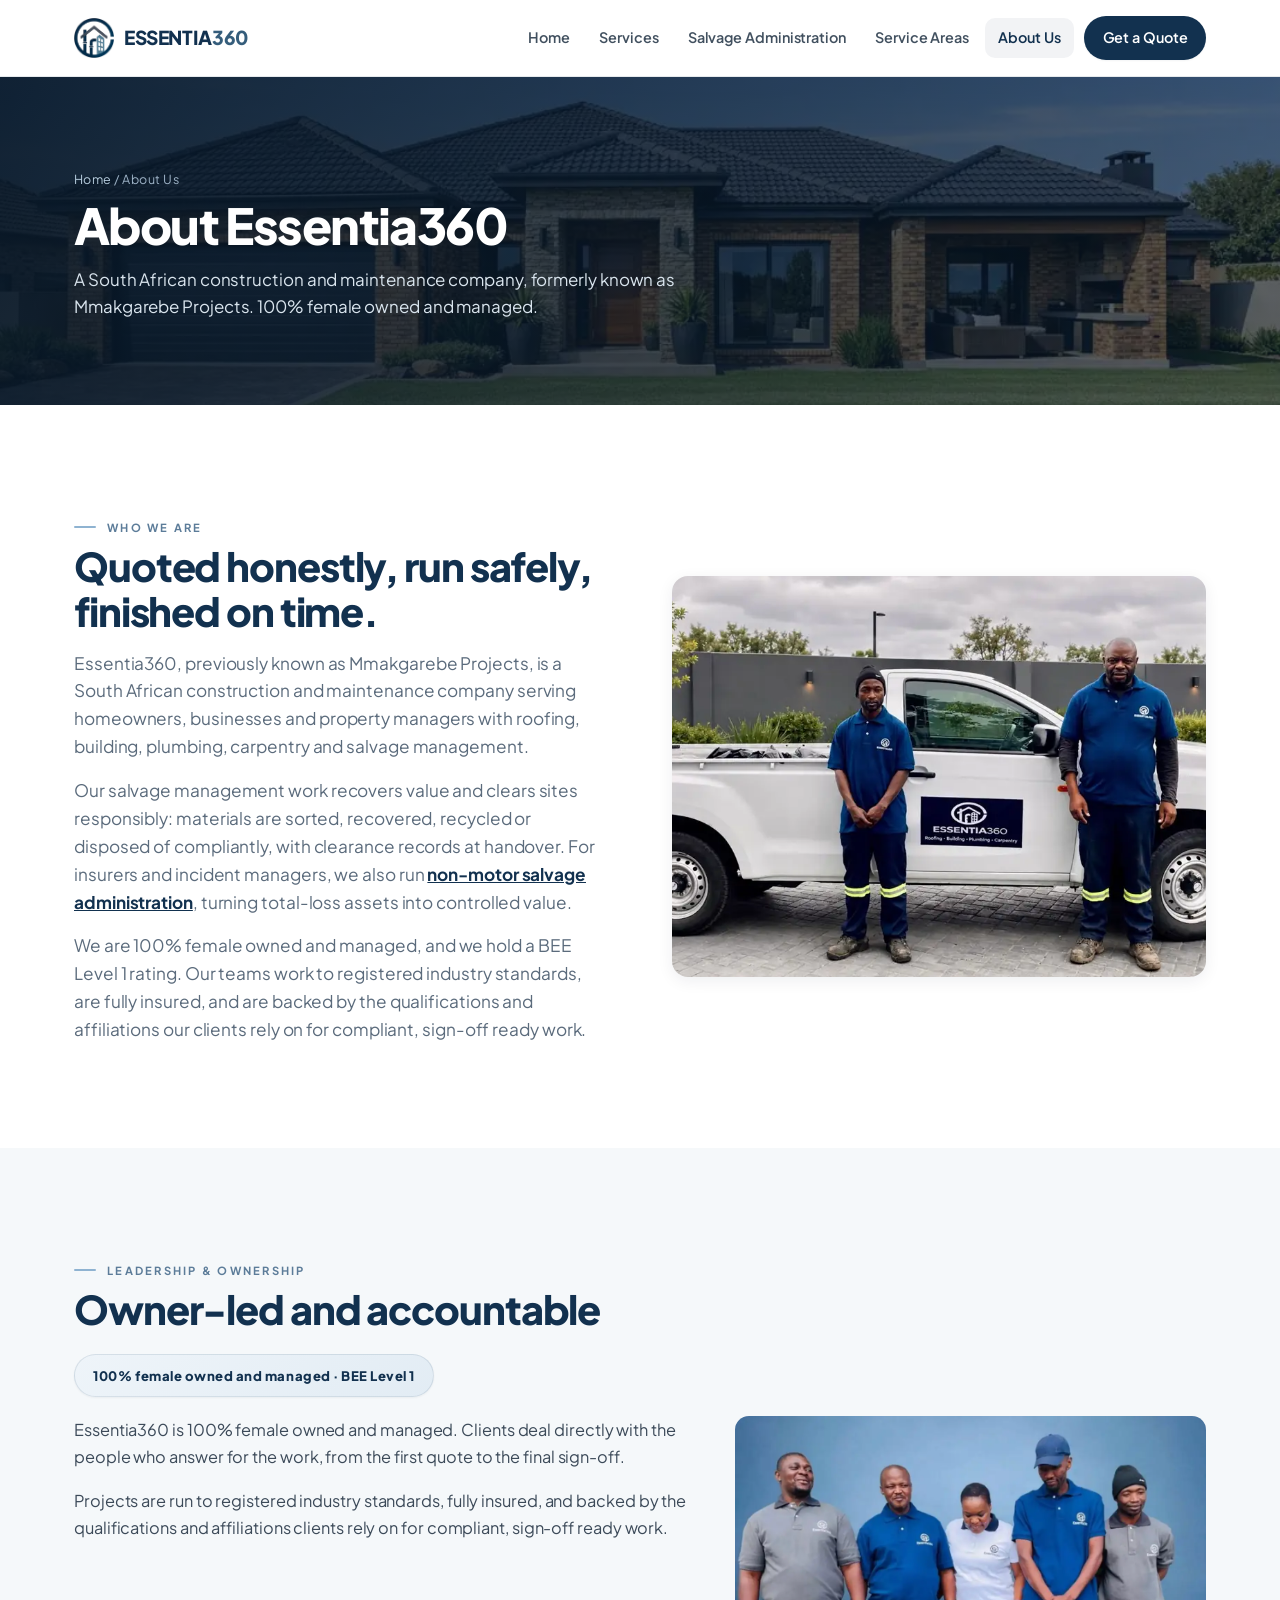
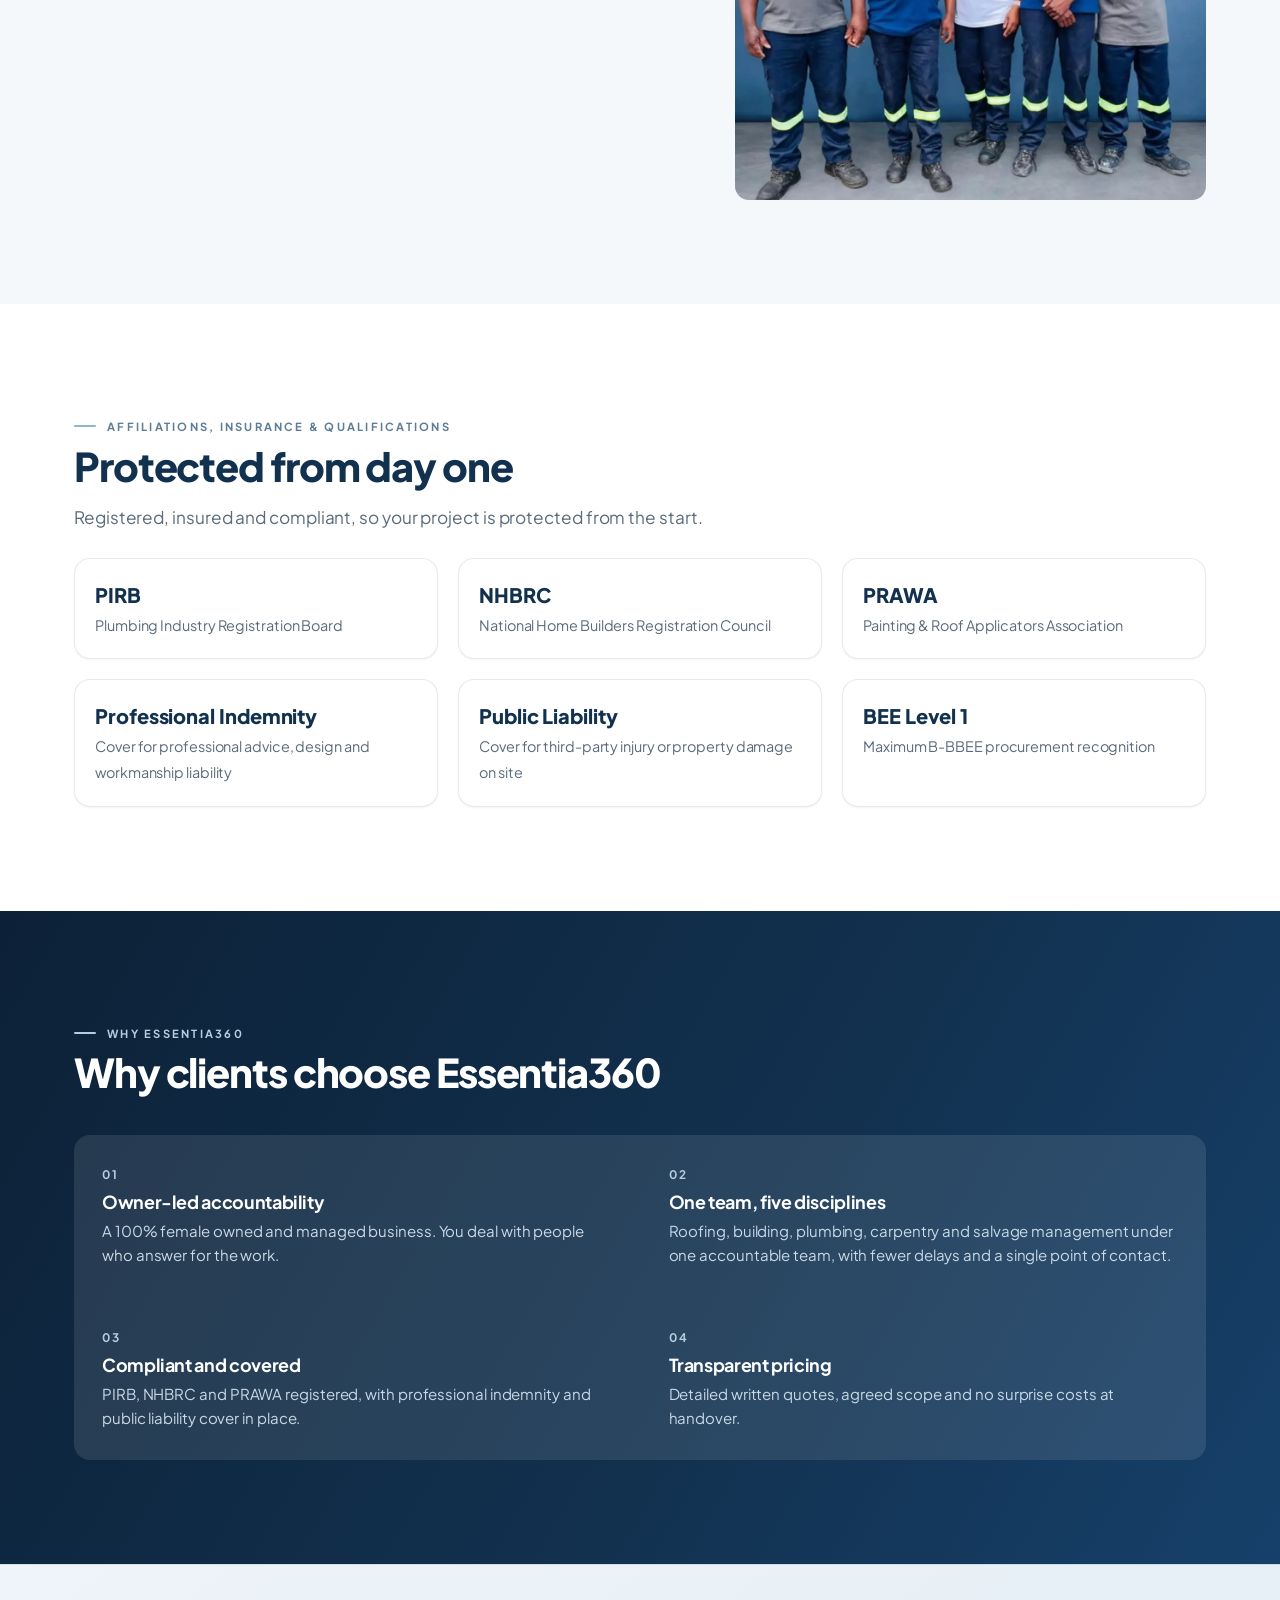
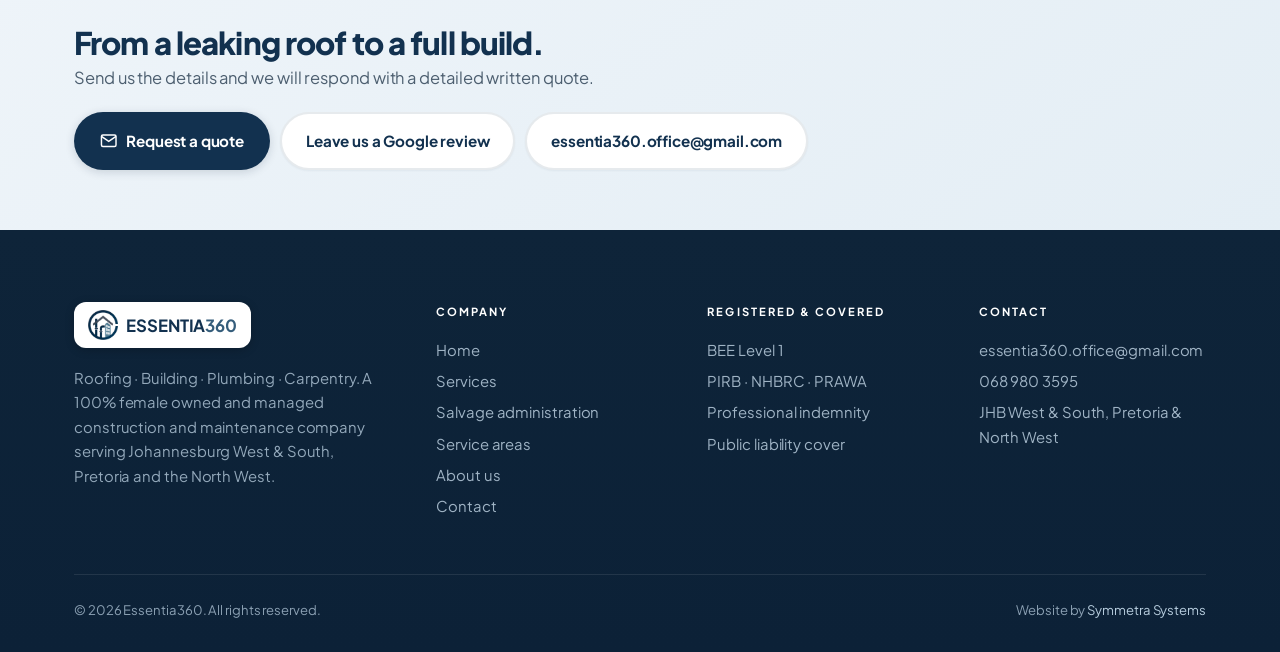
==== commit 83a1e8e0: "Add Google review button next to Request a quote" ====
--- a/about.html
+++ b/about.html
@@ -95,7 +95,7 @@
 <section class="band">
   <div class="wrap">
     <div><h2>From a leaking roof to a full build.</h2><p>Send us the details and we will respond with a detailed written quote.</p></div>
-    <div class="ctas"><a class="btn btn-green" href="contact.html"><svg class="i" viewBox="0 0 24 24" fill="none" stroke="currentColor" stroke-width="2"><rect x="2" y="4" width="20" height="16" rx="2"/><path d="m22 6-10 7L2 6"/></svg>Request a quote</a><a class="btn btn-line" href="mailto:essentia360.office@gmail.com">essentia360.office@gmail.com</a></div>
+    <div class="ctas"><a class="btn btn-green" href="contact.html"><svg class="i" viewBox="0 0 24 24" fill="none" stroke="currentColor" stroke-width="2"><rect x="2" y="4" width="20" height="16" rx="2"/><path d="m22 6-10 7L2 6"/></svg>Request a quote</a><a class="btn btn-line" href="https://g.page/r/CTl9CFeQvTyfEBM/review" target="_blank" rel="noopener">Leave us a Google review</a><a class="btn btn-line" href="mailto:essentia360.office@gmail.com">essentia360.office@gmail.com</a></div>
   </div>
 </section>
 <footer>
--- a/styles.css
+++ b/styles.css
@@ -534,3 +534,7 @@
 @media (max-width:1100px){.tiles{grid-template-columns:repeat(3,1fr)}}
 @media (max-width:700px){.tiles{grid-template-columns:1fr 1fr}}
 @media (max-width:520px){.tiles{grid-template-columns:1fr}}
+
+/* who we work with: client names */
+.card .cc{margin-top:1rem;padding-top:.85rem;border-top:1px solid var(--green-soft);font-size:.95rem}
+.card .cc strong{color:var(--green);font-weight:800}
